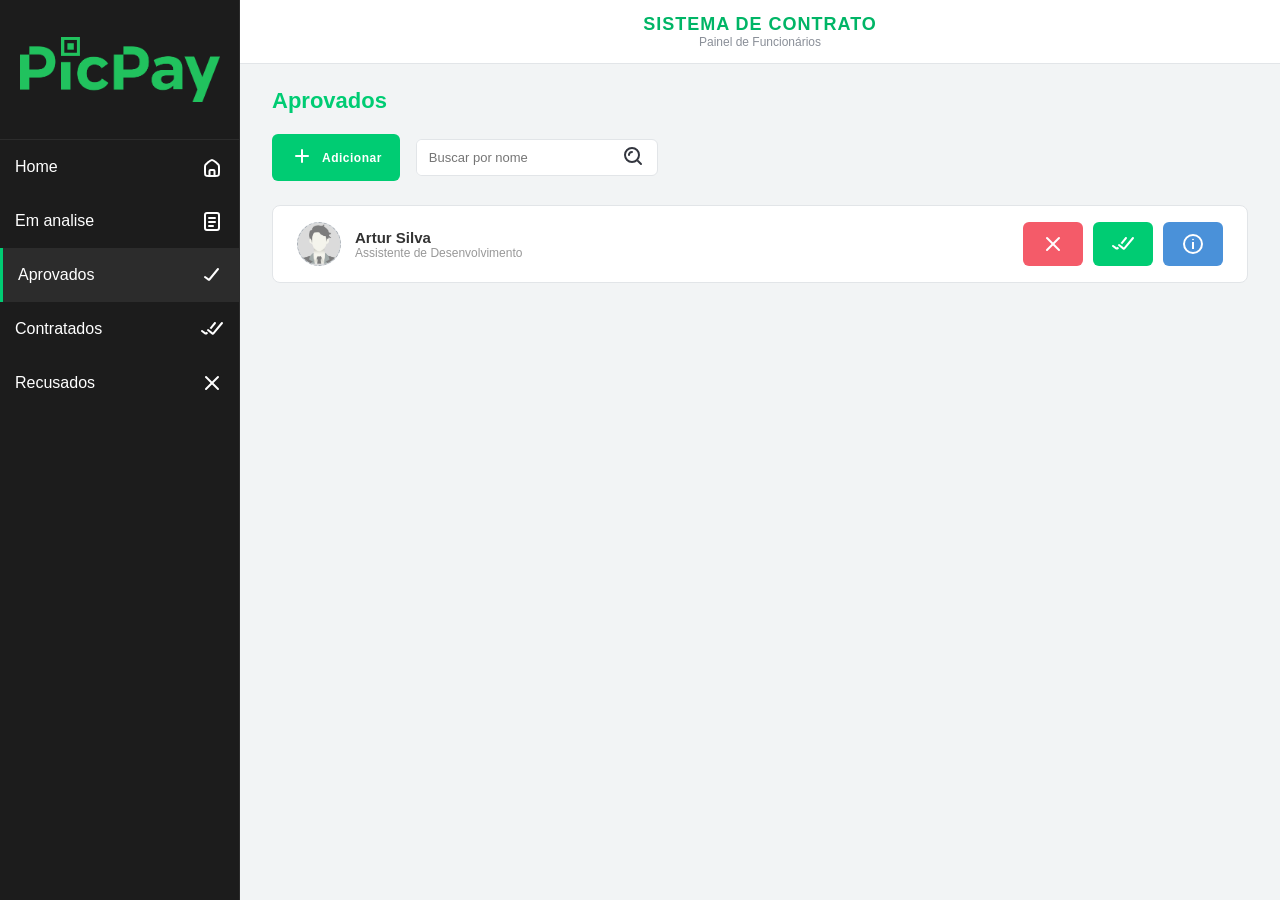
==== frontend/html/aprovados.html @ 2bdb5718 "feat: criando outras telas" ====
<!DOCTYPE html>
<html lang="pt-BR">
<head>
    <meta charset="UTF-8">
    <meta name="viewport" content="width=device-width, initial-scale=1.0">
    <title>Aprovados - Gestão de Funcionários</title>
    <link rel="stylesheet" href="../css/style.css">
</head>
<body>
    <div class="layout">

        <aside class="sidebar">
            <div class="sidebar-logo">
                <img src="../assets/logo.png" width="200">
            </div>
            <a class="sidebar-button" href="../index.html">
                <p>Home</p>
                <img src="../assets/icons/home_icon.svg" alt="">
            </a>
            <a class="sidebar-button" href="em-analise.html">
                <p>Em analise</p>
                <img src="../assets/icons/document_icon.svg" alt="">
            </a>
            <a class="sidebar-button active" href="aprovados.html">
                <p>Aprovados</p>
                <img src="../assets/icons/check_icon.svg" alt="">
            </a>
            <a class="sidebar-button" href="contratados.html">
                <p>Contratados</p>
                <img src="../assets/icons/double_check_icon.svg" alt="">
            </a>
            <a class="sidebar-button" href="recusados.html">
                <p>Recusados</p>
                <img src="../assets/icons/close_icon.svg" alt="">
            </a>
        </aside>

        <div class="content">

            <header class="topbar">

                <div class="topbar-title">
                    <h1>SISTEMA DE CONTRATO</h1>
                    <span>Painel de Funcionários</span>
                </div>
            </header>

            <main class="main">
                <h1 class="page-title page-title--approved">Aprovados</h1>

                <div class="toolbar">
                    <button class="btn btn-primary" type="button">
                        <span><img src="../assets/icons/add_icon.svg" alt=""></span>
                        Adicionar
                    </button>

                    <div class="search-box">
                        <input type="text" placeholder="Buscar por nome">
                        <button class="search-btn" type="button" aria-label="Buscar">
                            <span><img src="../assets/icons/search_icon_dark.svg"></span>
                        </button>
                    </div>
                </div>

                <section class="employee-list">

                    <article class="employee-row">
                        <div class="employee-info">
                            <img  class="employee-avatar placeholder-icon" src="../assets/user_placeholder.jpg" alt="">
                            <div class="employee-text">
                                <span class="employee-name">Artur Silva</span>
                                <span class="employee-role">Assistente de Desenvolvimento</span>
                            </div>
                        </div>
                        <div class="employee-actions">
                            <button class="btn btn-reject" type="button"><img src="../assets/icons/close_icon.svg"></button>
                            <button class="btn btn-approve" type="button"><img src="../assets/icons/double_check_icon.svg"></button>
                            <button class="btn btn-edit" type="button"><img src="../assets/icons/info_icon.svg" alt=""></button>
                        </div>
                    </article>
                </section>

            </main>
        </div>
    </div>
</body>
</html>
---- frontend/css/style.css ----
:root {
    --color-primary: #00cc73;
    --color-primary-dark: #00b566;
    --color-sidebar-bg: #1c1c1c;
    --color-sidebar-border: #2c2c2c;
    --color-bg: #f2f4f5;
    --color-surface: #ffffff;
    --color-border: #e2e5e8;
    --color-text: #333333;
    --color-text-muted: #8a8f98;
    --color-danger: #f45b69;
    --color-info: #4a91d9;
    --color-yellow: #cfd94a;
}

* {
    box-sizing: border-box;
    margin: 0;
    padding: 0;
}

body {
    font-family: "Segoe UI", Arial, sans-serif;
    background-color: var(--color-bg);
    color: var(--color-text);
}

.layout {
    display: flex;
    min-height: 100vh;
}

/* Sidebar */
.sidebar {
    width: 240px;
    flex-shrink: 0;
    background-color: var(--color-sidebar-bg);
    border-right: 1px solid var(--color-sidebar-border);
}

.sidebar-logo {
    height: 140px;
    border-bottom: 1px solid var(--color-sidebar-border);
    display: flex;
    align-items: center;
    justify-content: center;
}

/* Content */
.content {
    flex: 1;
    display: flex;
    flex-direction: column;
    min-width: 0;
}

/* Topbar */
.topbar {
    height: 64px;
    background-color: var(--color-surface);
    border-bottom: 1px solid var(--color-border);
    display: flex;
    align-items: center;
    padding: 0 24px;
    gap: 20px;
}

.topbar-title {
    display: flex;
    flex-direction: column;
    align-items: center;
    flex: 1;
}

.topbar-title h1 {
    font-size: 18px;
    letter-spacing: 1px;
    color: var(--color-primary-dark);
}

.topbar-title span {
    font-size: 12px;
    color: var(--color-text-muted);
}

.topbar-actions {
    display: flex;
    align-items: center;
    gap: 16px;
}

.icon-btn {
    background: none;
    border: none;
    cursor: pointer;
    display: flex;
    align-items: center;
    justify-content: center;
    padding: 6px;
    border-radius: 6px;
}

.icon-btn:hover {
    background-color: var(--color-bg);
}

.user-info {
    display: flex;
    flex-direction: column;
    align-items: flex-end;
    line-height: 1.2;
}

.user-name {
    font-size: 14px;
    font-weight: 600;
}

.user-role {
    font-size: 12px;
    color: var(--color-text-muted);
}

.user-avatar {
    width: 36px;
    height: 36px;
    border-radius: 50%;
}

/* Main */
.main {
    flex: 1;
    padding: 24px 32px;
}

.page-title {
    font-size: 22px;
    margin-bottom: 20px;
}

.page-title--home {
    color: var(--color-text);
}

.page-title--pending {
    color: var(--color-info);
}

.page-title--approved,
.page-title--hired {
    color: var(--color-primary);
}

.page-title--rejected {
    color: var(--color-danger);
}

.breadcrumb {
    display: flex;
    align-items: center;
    gap: 8px;
    font-size: 13px;
    color: var(--color-text-muted);
    margin-bottom: 20px;
}

.toolbar {
    display: flex;
    align-items: center;
    gap: 16px;
    margin-bottom: 24px;
}

.search-box {
    display: flex;
    align-items: center;
    background-color: var(--color-surface);
    border: 1px solid var(--color-border);
    border-radius: 6px;
    overflow: hidden;
    max-width: 320px;
}

.search-box input {
    border: none;
    outline: none;
    padding: 10px 12px;
    font-size: 13px;
    flex: 1;
}

.search-btn {
    background: none;
    border: none;
    padding: 0 12px;
    cursor: pointer;
    display: flex;
    align-items: center;
}

/* Buttons */
.btn {
    border: none;
    border-radius: 6px;
    padding: 10px 18px;
    font-size: 12px;
    font-weight: 700;
    letter-spacing: 0.5px;
    cursor: pointer;
    display: flex;
    align-items: center;
    gap: 8px;
}

.btn-primary {
    background-color: var(--color-primary);
    color: #ffffff;
}

.btn-primary:hover {
    background-color: var(--color-primary-dark);
}

/* Employee list */
.employee-list {
    background-color: var(--color-surface);
    border: 1px solid var(--color-border);
    border-radius: 8px;
    overflow: hidden;
}

.employee-row {
    display: flex;
    align-items: center;
    justify-content: space-between;
    padding: 16px 24px;
    border-bottom: 1px solid var(--color-border);
}

.employee-row:last-child {
    border-bottom: none;
}

.employee-info {
    display: flex;
    align-items: center;
    gap: 14px;
}

.employee-avatar {
    width: 44px;
    height: 44px;
    border-radius: 50%;
    flex-shrink: 0;
}

.employee-text {
    display: flex;
    flex-direction: column;
}

.employee-name {
    font-size: 15px;
    font-weight: 600;
    color: var(--color-text);
}

.employee-role {
    font-size: 12px;
    color: var(--color-text);
    opacity: 0.5;
}

.employee-actions {
    display: flex;
    gap: 10px;
}

.btn-reject {
    background-color: var(--color-danger);
    color: #ffffff;
}

.btn-approve {
    background-color: var(--color-primary);
    color: #ffffff;
}

.btn-edit {
    background-color: var(--color-info);
    color: #ffffff;
}

.btn-undo {
    background-color: var(--color-yellow);
    color: #ffffff
}

/* Generic placeholder (icons, logo, avatars) */
.placeholder-icon {
    background-color: #d9dde1;
    border: 1px dashed #a9afb6;
}

.placeholder-icon--sm {
    width: 20px;
    height: 20px;
    display: inline-block;
    border-radius: 4px;
}


.sidebar-button {
    background-color: var(--color-sidebar-bg);
    color: var(--color-surface);
    text-decoration: none;
    display: flex;
    justify-content: space-between;
    align-items: center;

    padding: 15px;
    width: 100%;
    border-color: var(--color-sidebar-border);
}


.sidebar-button:hover {
    background-color: var(--color-bg);
}

.sidebar-button.active {
    background-color: var(--color-sidebar-border);
    border-left: 3px solid var(--color-primary);
}
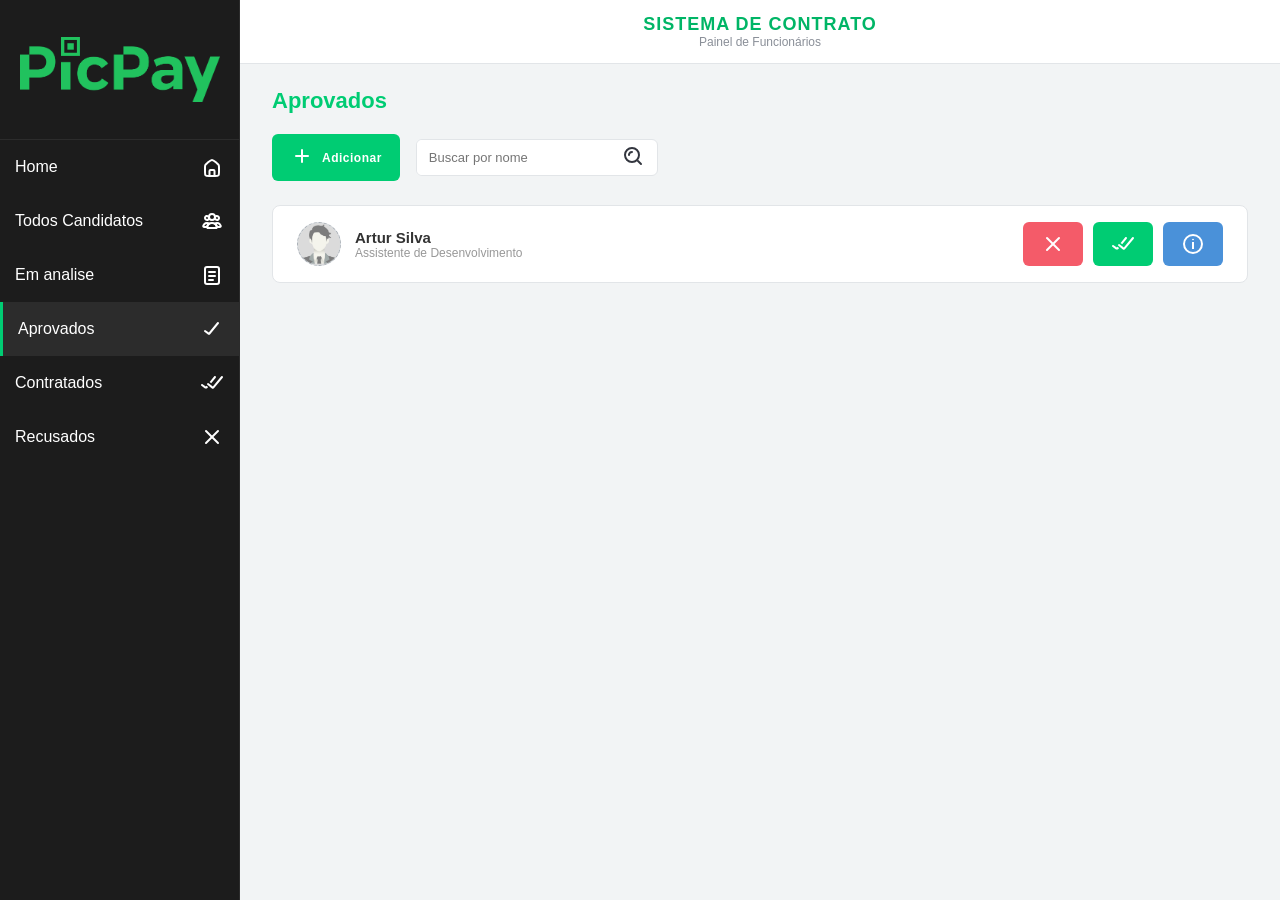
==== commit 912c90af: "fix: mudando textinho da pagina de Funcionarios" ====
--- a/frontend/html/aprovados.html
+++ b/frontend/html/aprovados.html
@@ -16,6 +16,10 @@
             <a class="sidebar-button" href="../index.html">
                 <p>Home</p>
                 <img src="../assets/icons/home_icon.svg" alt="">
+            </a>
+            <a class="sidebar-button" href="funcionarios.html">
+                <p>Todos Candidatos</p>
+                <img src="../assets/icons/all_workers.svg" alt="">
             </a>
             <a class="sidebar-button" href="em-analise.html">
                 <p>Em analise</p>
--- a/frontend/css/style.css
+++ b/frontend/css/style.css
@@ -155,6 +155,10 @@
     color: var(--color-danger);
 }
 
+.page-title--all {
+    color: var(--color-text);
+}
+
 .breadcrumb {
     display: flex;
     align-items: center;
@@ -271,6 +275,27 @@
     opacity: 0.5;
 }
 
+.employee-status {
+    font-size: 11px;
+    font-weight: 700;
+    text-transform: uppercase;
+    letter-spacing: 0.4px;
+    margin-top: 4px;
+}
+
+.status-pending {
+    color: var(--color-info);
+}
+
+.status-approved,
+.status-hired {
+    color: var(--color-primary);
+}
+
+.status-rejected {
+    color: var(--color-danger);
+}
+
 .employee-actions {
     display: flex;
     gap: 10px;
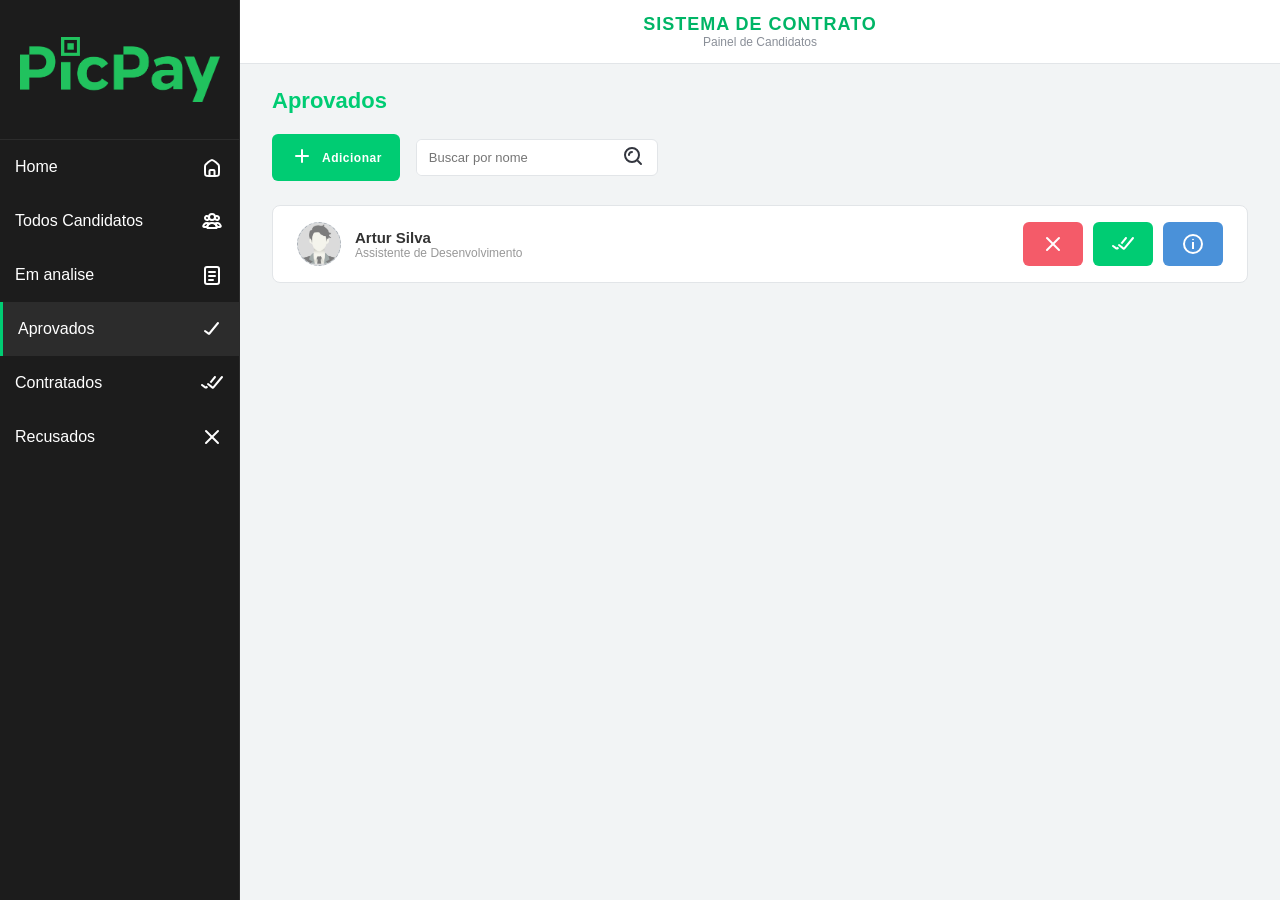
==== commit 7fd9011a: "fix: arrumando textinho la em cima" ====
--- a/frontend/html/aprovados.html
+++ b/frontend/html/aprovados.html
@@ -45,7 +45,7 @@
 
                 <div class="topbar-title">
                     <h1>SISTEMA DE CONTRATO</h1>
-                    <span>Painel de Funcionários</span>
+                    <span>Painel de Candidatos</span>
                 </div>
             </header>
 
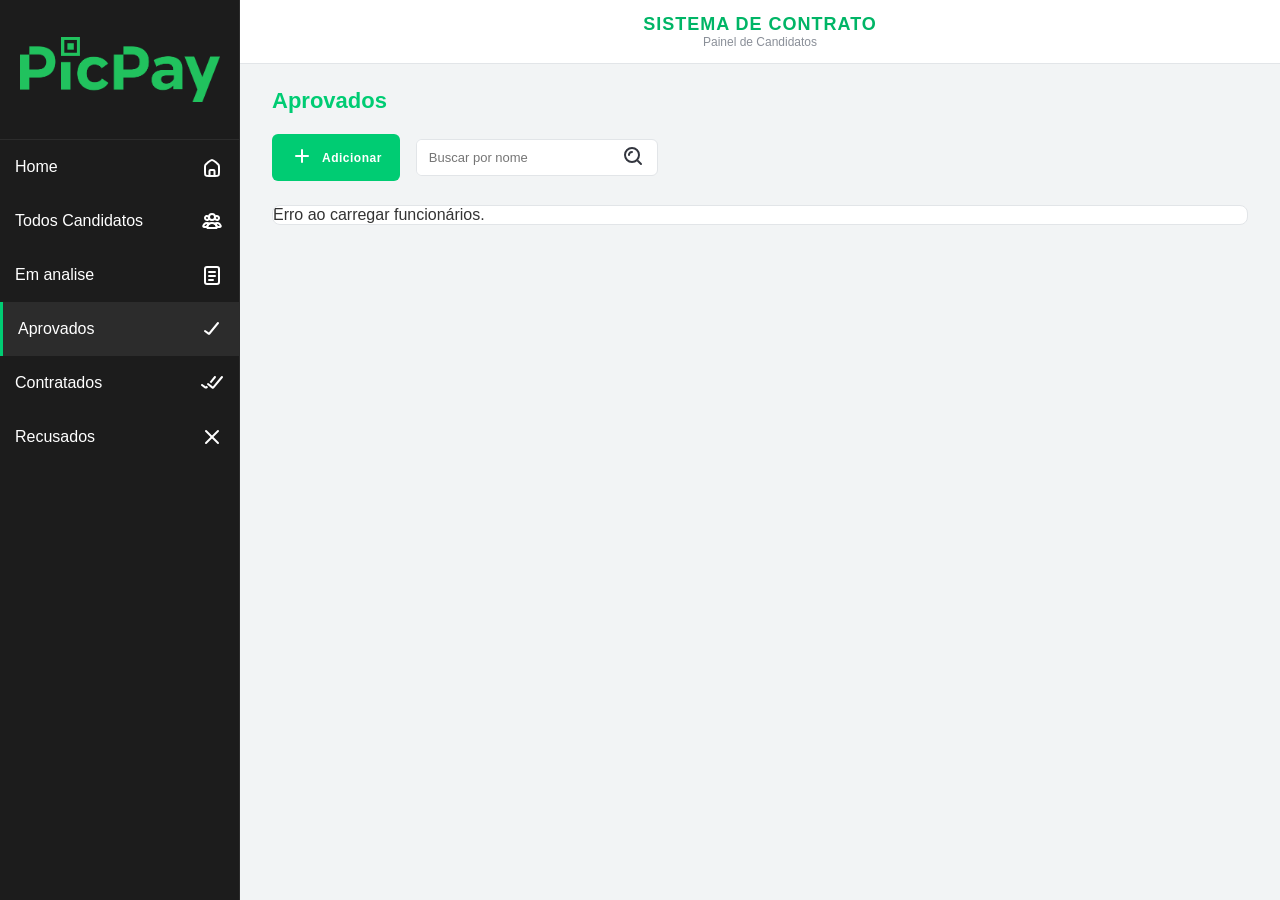
==== commit 1ac1b310: "feat: adicionando sistema basico de carregamento" ====
--- a/frontend/html/aprovados.html
+++ b/frontend/html/aprovados.html
@@ -66,26 +66,12 @@
                     </div>
                 </div>
 
-                <section class="employee-list">
-
-                    <article class="employee-row">
-                        <div class="employee-info">
-                            <img  class="employee-avatar placeholder-icon" src="../assets/user_placeholder.jpg" alt="">
-                            <div class="employee-text">
-                                <span class="employee-name">Artur Silva</span>
-                                <span class="employee-role">Assistente de Desenvolvimento</span>
-                            </div>
-                        </div>
-                        <div class="employee-actions">
-                            <button class="btn btn-reject" type="button"><img src="../assets/icons/close_icon.svg"></button>
-                            <button class="btn btn-approve" type="button"><img src="../assets/icons/double_check_icon.svg"></button>
-                            <button class="btn btn-edit" type="button"><img src="../assets/icons/info_icon.svg" alt=""></button>
-                        </div>
-                    </article>
+                <section class="employee-list" data-status="APROVADO" data-actions="reject,hire,edit" data-show-status="false">
                 </section>
 
             </main>
         </div>
     </div>
+    <script src="../js/lista-funcionarios.js"></script>
 </body>
 </html>
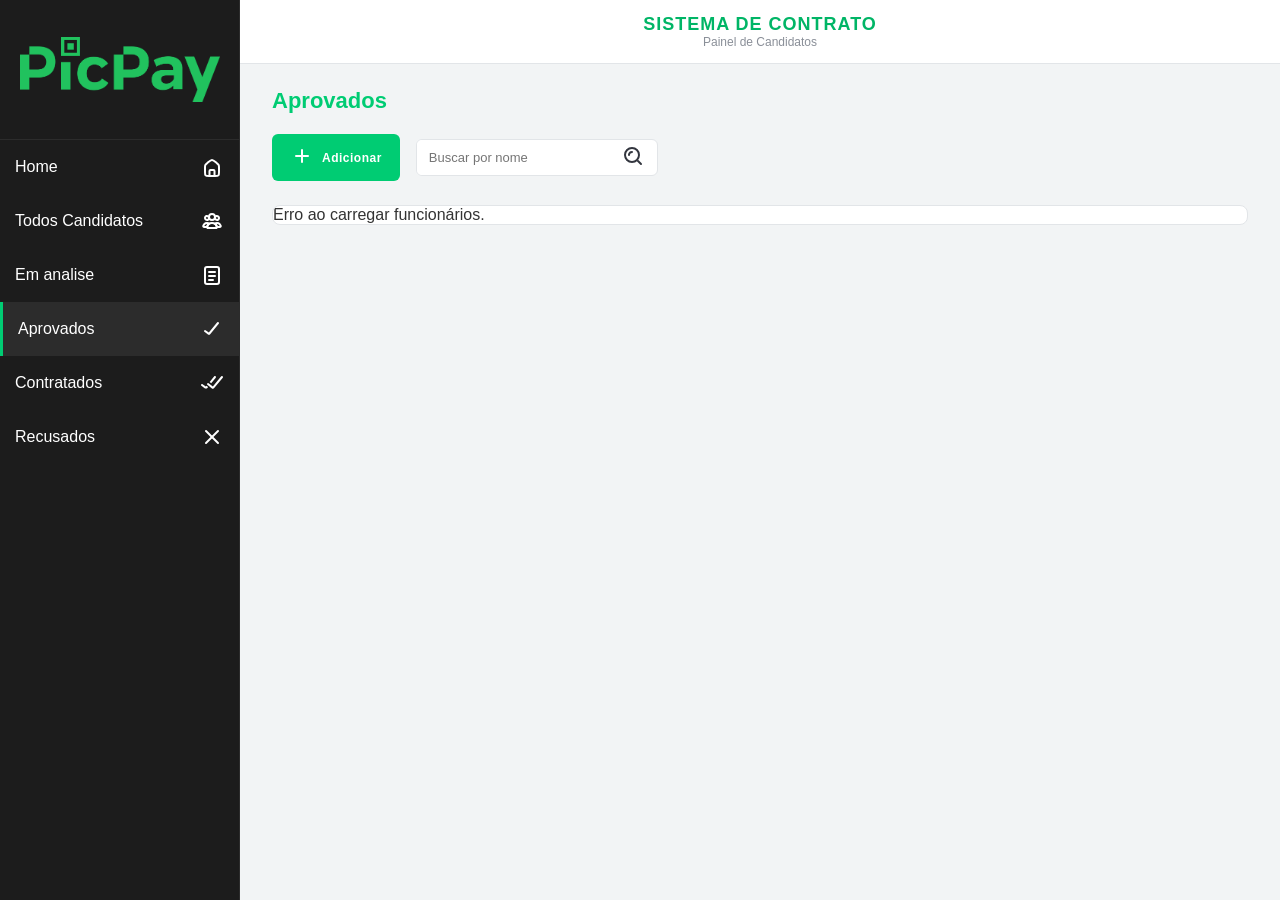
==== commit c2a63e5e: "feat: adicionando cadastro de candidatos" ====
--- a/frontend/html/aprovados.html
+++ b/frontend/html/aprovados.html
@@ -73,5 +73,6 @@
         </div>
     </div>
     <script src="../js/lista-funcionarios.js"></script>
+    <script src="../js/cadastro-funcionario.js"></script>
 </body>
 </html>
--- a/frontend/css/style.css
+++ b/frontend/css/style.css
@@ -356,4 +356,146 @@
 .sidebar-button.active {
     background-color: var(--color-sidebar-border);
     border-left: 3px solid var(--color-primary);
+}
+
+/* Modal / Dialog */
+.modal-overlay {
+    position: fixed;
+    inset: 0;
+    background-color: rgba(0, 0, 0, 0.5);
+    display: flex;
+    align-items: center;
+    justify-content: center;
+    z-index: 1000;
+}
+
+.modal-overlay[hidden] {
+    display: none;
+}
+
+.modal {
+    background-color: var(--color-surface);
+    border-radius: 12px;
+    width: 720px;
+    max-width: calc(100vw - 32px);
+    max-height: calc(100vh - 32px);
+    overflow-y: auto;
+    box-shadow: 0 10px 40px rgba(0, 0, 0, 0.2);
+}
+
+.modal-header {
+    display: flex;
+    align-items: center;
+    justify-content: space-between;
+    padding: 20px 24px;
+    border-bottom: 1px solid var(--color-border);
+}
+
+.modal-header h2 {
+    font-size: 18px;
+}
+
+.modal-close {
+    background: none;
+    border: none;
+    cursor: pointer;
+    font-size: 20px;
+    line-height: 1;
+    color: var(--color-text-muted);
+    padding: 4px;
+}
+
+.modal-close:hover {
+    color: var(--color-text);
+}
+
+.modal-body {
+    display: flex;
+    gap: 24px;
+    padding: 24px;
+}
+
+.modal-photo {
+    width: 200px;
+    height: 200px;
+    flex-shrink: 0;
+    border-radius: 12px;
+    display: flex;
+    align-items: center;
+    justify-content: center;
+}
+
+.modal-photo img {
+    width: 64px;
+    height: 64px;
+    opacity: 0.5;
+}
+
+.modal-form {
+    flex: 1;
+    display: flex;
+    flex-direction: column;
+    gap: 14px;
+}
+
+.form-field {
+    display: flex;
+    flex-direction: column;
+    gap: 6px;
+}
+
+.form-field label {
+    font-size: 12px;
+    font-weight: 600;
+    color: var(--color-text-muted);
+}
+
+.form-field label .required {
+    color: var(--color-danger);
+}
+
+.form-field input {
+    border: 1px solid var(--color-border);
+    border-radius: 6px;
+    padding: 10px 12px;
+    font-size: 13px;
+    font-family: inherit;
+    outline: none;
+}
+
+.form-field input:focus {
+    border-color: var(--color-primary);
+}
+
+.form-row {
+    display: flex;
+    gap: 14px;
+}
+
+.form-row .form-field {
+    flex: 1;
+}
+
+.modal-footer {
+    display: flex;
+    justify-content: flex-end;
+    gap: 12px;
+    padding: 16px 24px;
+    border-top: 1px solid var(--color-border);
+}
+
+.btn-secondary {
+    background-color: var(--color-bg);
+    color: var(--color-text);
+    border: 1px solid var(--color-border);
+}
+
+.btn-secondary:hover {
+    background-color: var(--color-border);
+}
+
+.form-error {
+    color: var(--color-danger);
+    font-size: 12px;
+    min-height: 16px;
 }
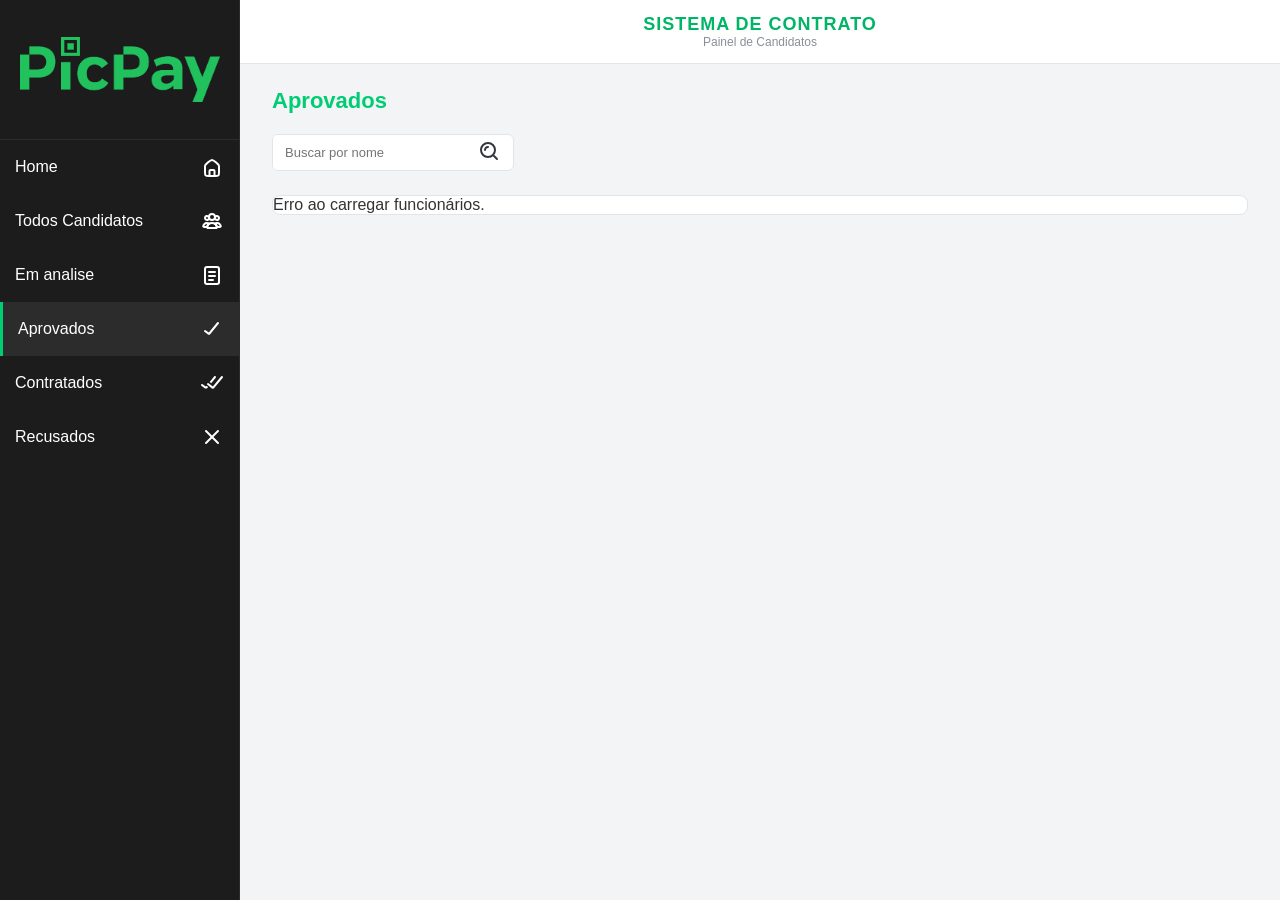
==== commit cce33a53: "feat: adicionando caso pra quando funcionarios não forem encontrados" ====
--- a/frontend/html/aprovados.html
+++ b/frontend/html/aprovados.html
@@ -53,11 +53,6 @@
                 <h1 class="page-title page-title--approved">Aprovados</h1>
 
                 <div class="toolbar">
-                    <button class="btn btn-primary" type="button">
-                        <span><img src="../assets/icons/add_icon.svg" alt=""></span>
-                        Adicionar
-                    </button>
-
                     <div class="search-box">
                         <input type="text" placeholder="Buscar por nome">
                         <button class="search-btn" type="button" aria-label="Buscar">
@@ -73,6 +68,5 @@
         </div>
     </div>
     <script src="../js/lista-funcionarios.js"></script>
-    <script src="../js/cadastro-funcionario.js"></script>
 </body>
 </html>
--- a/frontend/css/style.css
+++ b/frontend/css/style.css
@@ -321,6 +321,32 @@
     color: #ffffff
 }
 
+/* Empty state */
+.empty-state {
+    display: flex;
+    flex-direction: column;
+    align-items: center;
+    justify-content: center;
+    gap: 16px;
+    padding: 56px 24px;
+    text-align: center;
+}
+
+.empty-state-text {
+    color: var(--color-text-muted);
+    font-size: 14px;
+}
+
+.btn-goto {
+    background-color: var(--color-primary);
+    color: #ffffff;
+    text-decoration: none;
+}
+
+.btn-goto:hover {
+    background-color: var(--color-primary-dark);
+}
+
 /* Generic placeholder (icons, logo, avatars) */
 .placeholder-icon {
     background-color: #d9dde1;
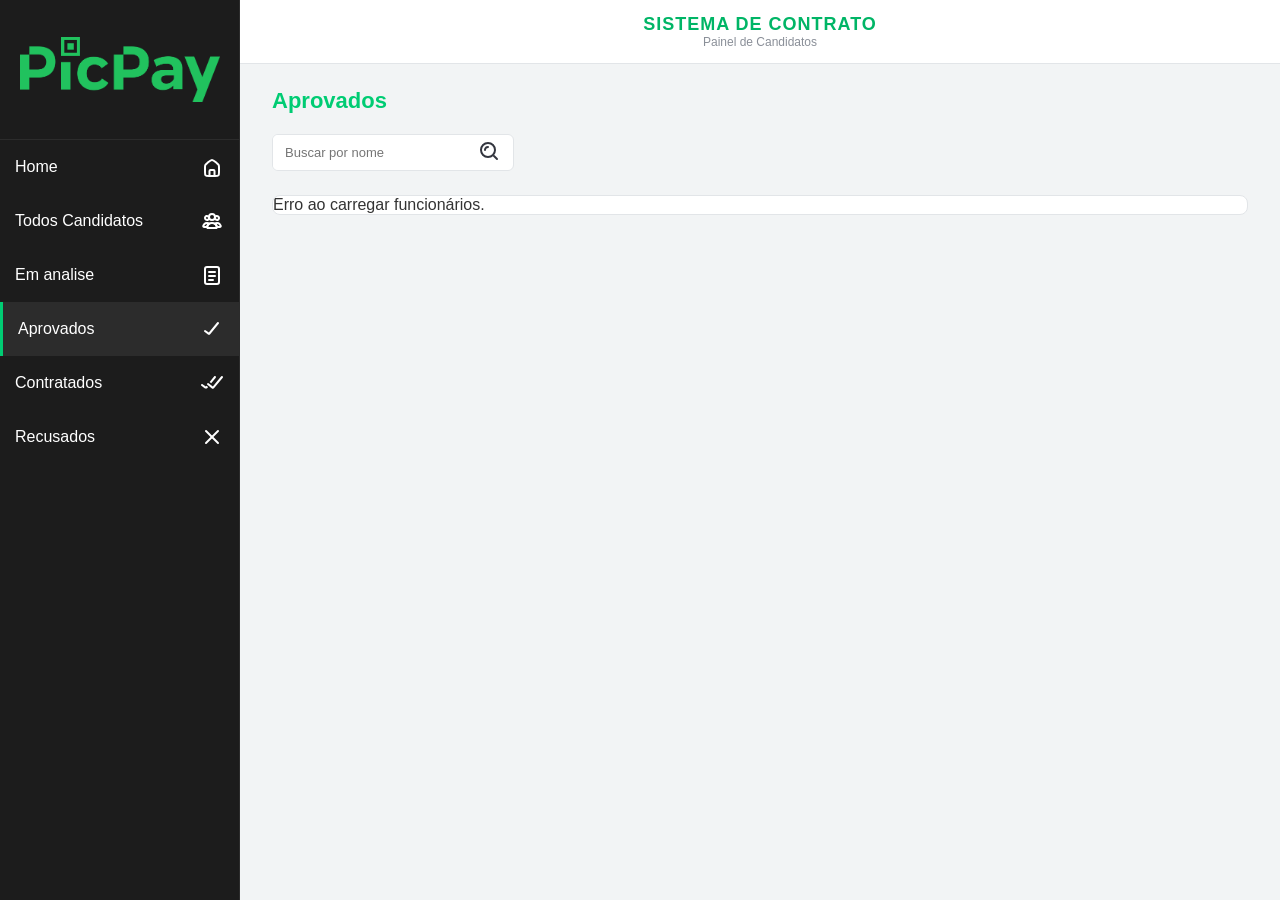
==== commit 5cf81e1d: "feat: dialog de info por funcionario" ====
--- a/frontend/html/aprovados.html
+++ b/frontend/html/aprovados.html
@@ -68,5 +68,6 @@
         </div>
     </div>
     <script src="../js/lista-funcionarios.js"></script>
+    <script src="../js/detalhes-funcionario.js"></script>
 </body>
 </html>
--- a/frontend/css/style.css
+++ b/frontend/css/style.css
@@ -457,6 +457,14 @@
     opacity: 0.5;
 }
 
+.modal-photo .detail-avatar {
+    width: 200px;
+    height: 200px;
+    object-fit: cover;
+    border-radius: 12px;
+    opacity: 1;
+}
+
 .modal-form {
     flex: 1;
     display: flex;
@@ -498,8 +506,33 @@
     gap: 14px;
 }
 
-.form-row .form-field {
+.form-row .form-field,
+.form-row .detail-field {
     flex: 1;
+}
+
+.detail-field {
+    display: flex;
+    flex-direction: column;
+    gap: 4px;
+}
+
+.detail-label {
+    font-size: 12px;
+    font-weight: 600;
+    color: var(--color-text-muted);
+}
+
+.detail-value {
+    font-size: 14px;
+    color: var(--color-text);
+}
+
+.detail-value--id {
+    font-family: "Consolas", monospace;
+    font-size: 11px;
+    color: var(--color-text-muted);
+    word-break: break-all;
 }
 
 .modal-footer {
